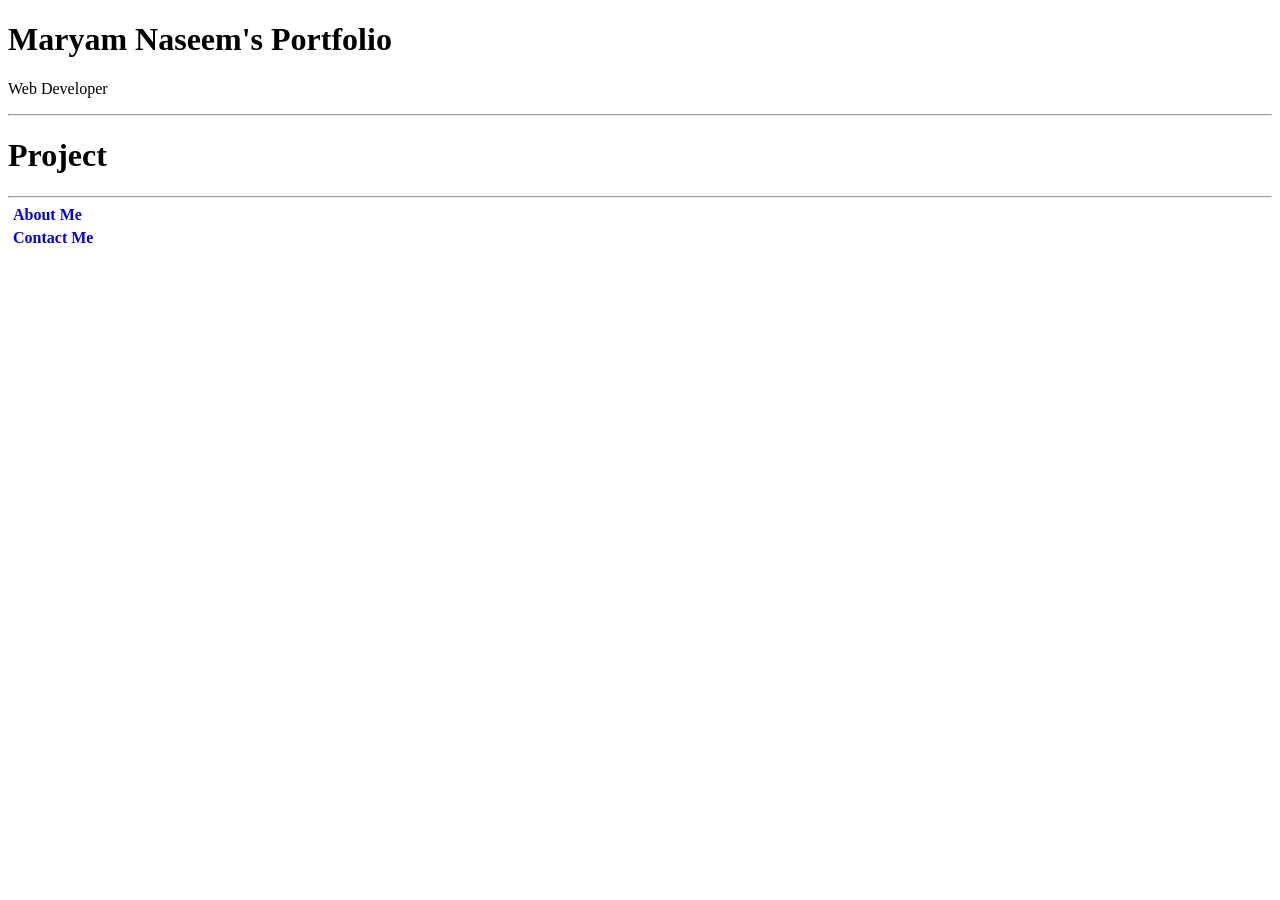
==== index.html @ a1537838 "Add files via upload" ====
<!-- TODO 2: Add Your previous projects' HTML into the public folder -->

<!-- TODO 3: Take screenshots of your project previews and add the images to the images folder -->

<!-- TODO 4: Add titles/subtitles etc. -->

<!-- TODO 5: Add a link to the project pages -->

<!-- TODO 6: Add images to show the project previews
HINT for TODO 6: You can use the height attribute set to 200 to make the image smaller:
https://developer.mozilla.org/en-US/docs/Web/HTML/Element/img#attr-height -->

<!-- TODO 7: Add the Contact Me and About Me page links -->
<!DOCTYPE html>
<html lang="en">
<head>
    <meta charset="UTF-8">
    <meta name="viewport" content="width=device-width, initial-scale=1.0">
    <title>My  Portfolio</title>
</head>
<style>
.set{
    display: flex;
    margin: 5px ;
    text-decoration: none;
    font-weight: bold;
}
.set:hover{
    color: rgb(7, 7, 95);
}
</style>
<body>
    <h1>Maryam Naseem's Portfolio</h1>
    <p>Web Developer</p>
    <hr>
    <p>
        <h1>Project</h1> 
    </p>
    <hr>
    <a class="set" href="./public/about.html">About Me</a>
    <a class="set" href="./public/contact.html">Contact Me</a>
</body>
</html>
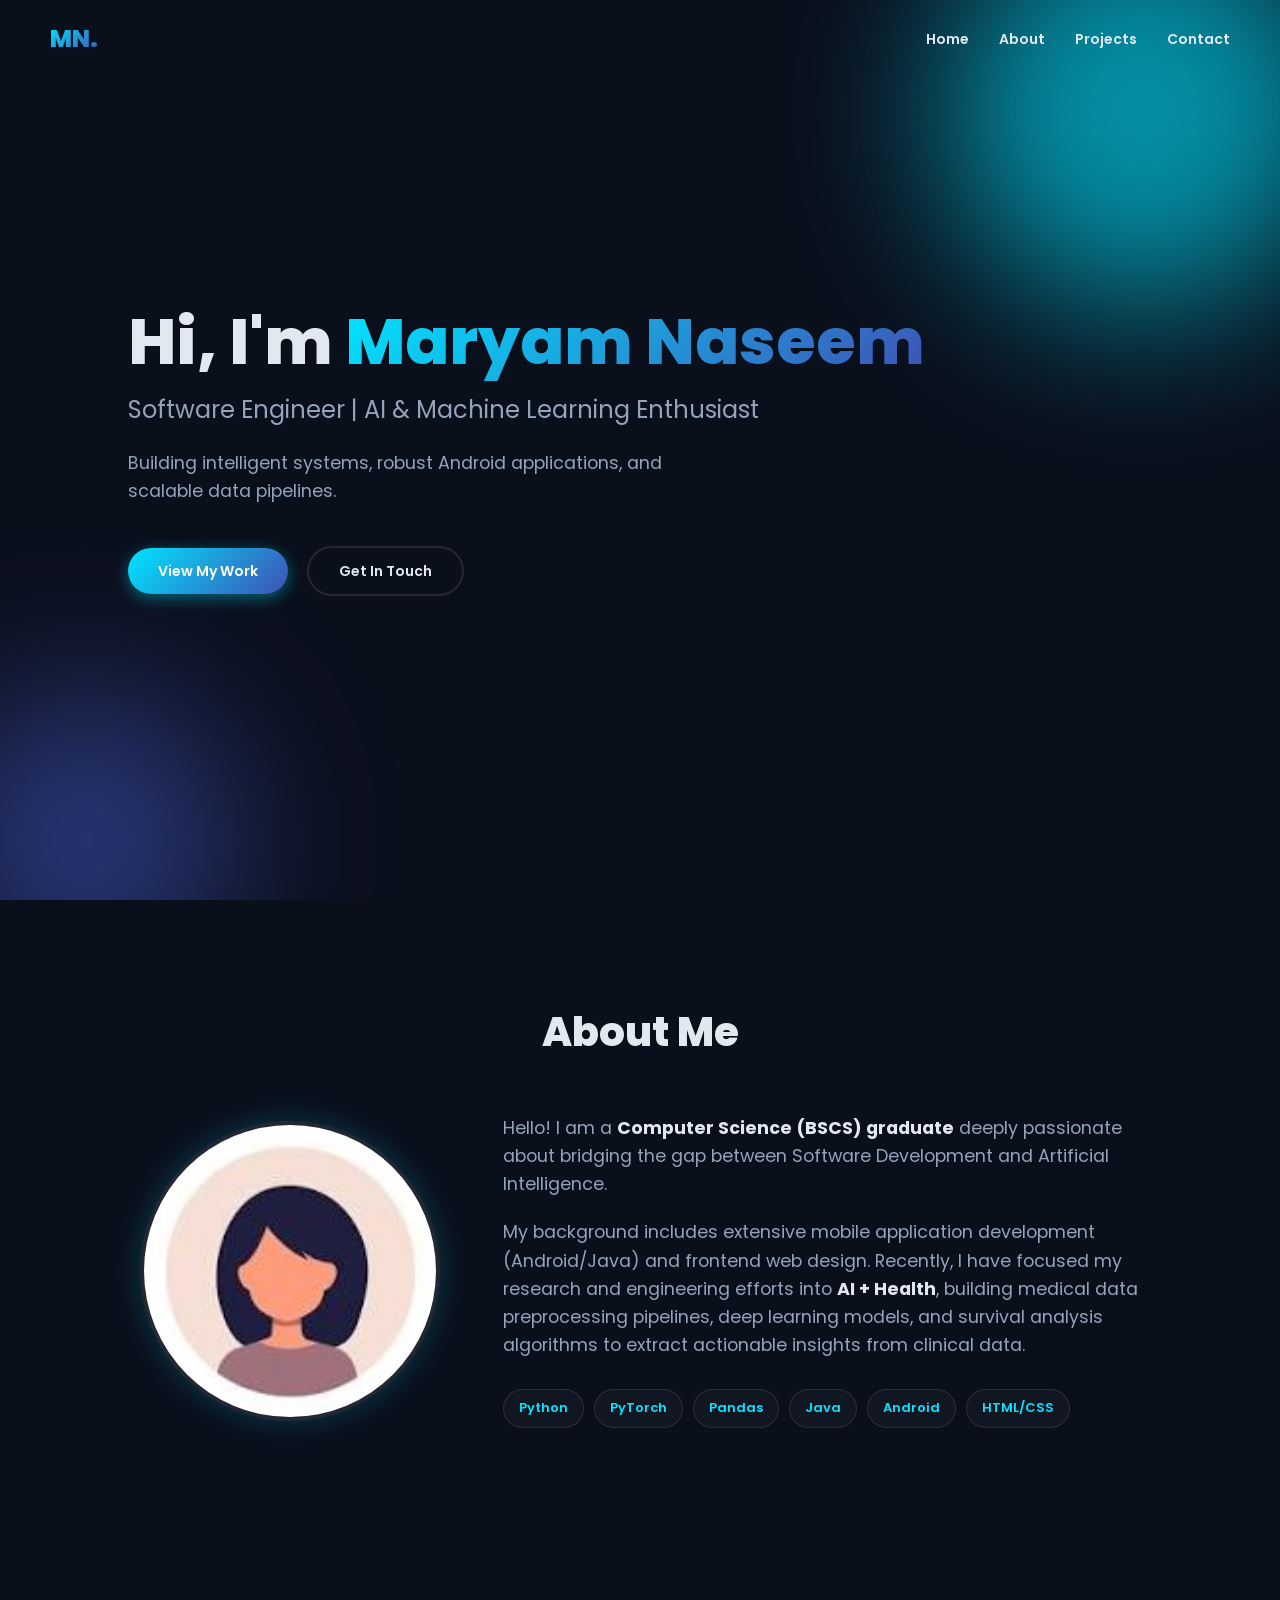
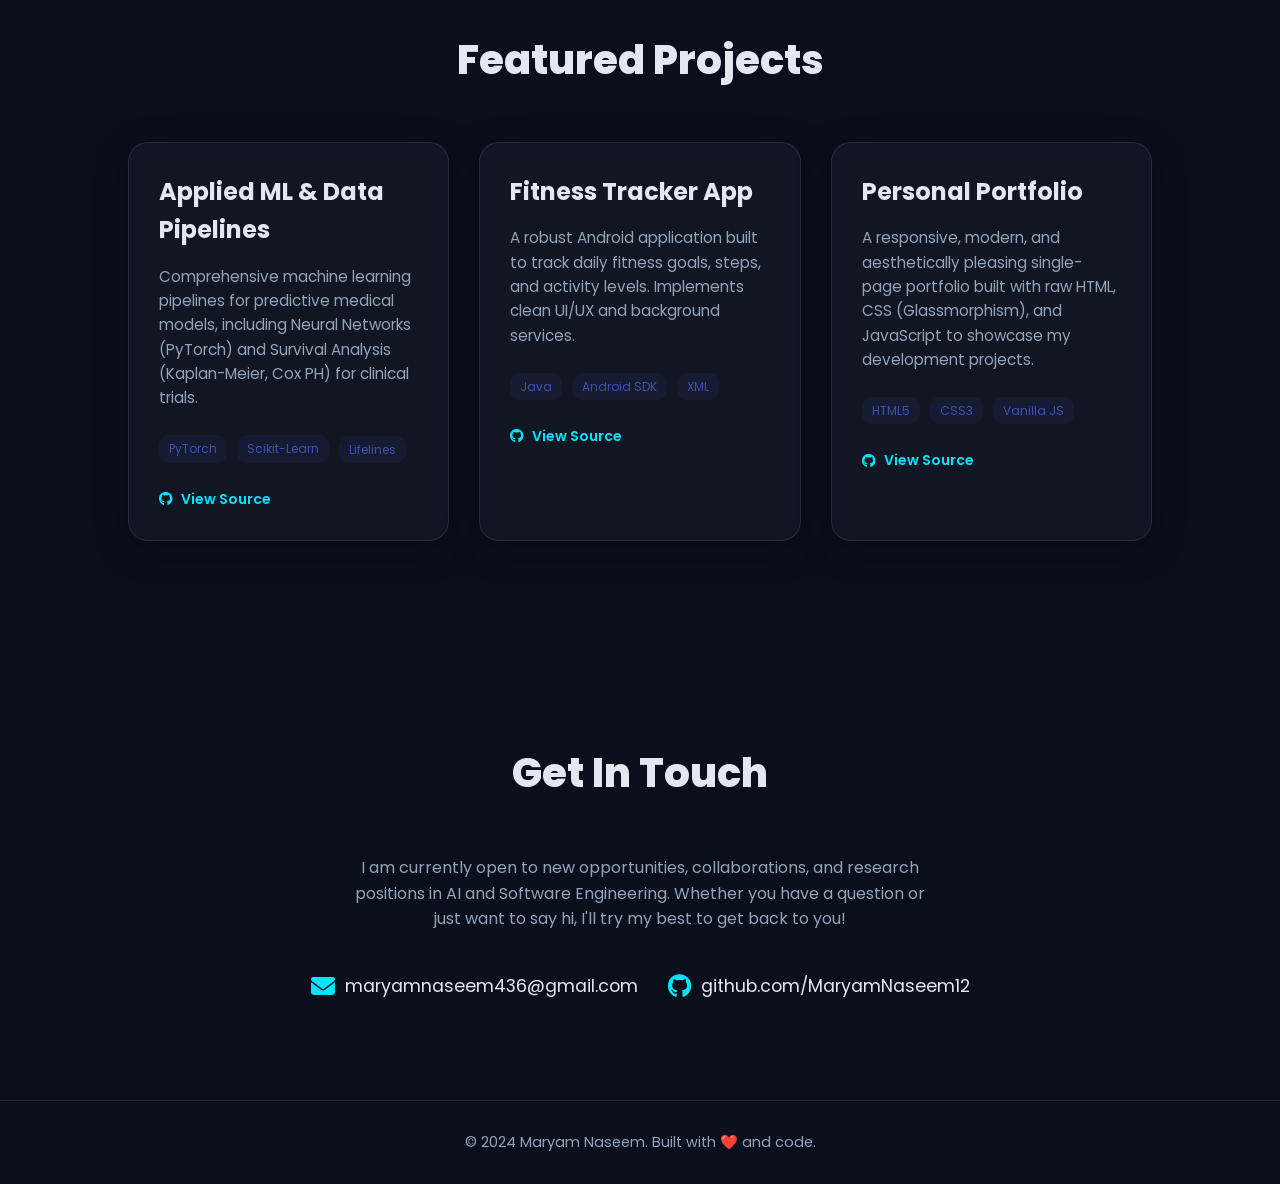
==== commit f6dd4578: "Redesign portfolio to modern Single-Page Application with dark mode and glassmorphism" ====
--- a/index.html
+++ b/index.html
@@ -1,45 +1,145 @@
-
-
-<!-- TODO 2: Add Your previous projects' HTML into the public folder -->
-
-<!-- TODO 3: Take screenshots of your project previews and add the images to the images folder -->
-
-<!-- TODO 4: Add titles/subtitles etc. -->
-
-<!-- TODO 5: Add a link to the project pages -->
-
-<!-- TODO 6: Add images to show the project previews
-HINT for TODO 6: You can use the height attribute set to 200 to make the image smaller:
-https://developer.mozilla.org/en-US/docs/Web/HTML/Element/img#attr-height -->
-
-<!-- TODO 7: Add the Contact Me and About Me page links -->
-<!DOCTYPE html>
-<html lang="en">
-<head>
-    <meta charset="UTF-8">
-    <meta name="viewport" content="width=device-width, initial-scale=1.0">
-    <title>My  Portfolio</title>
-</head>
-<style>
-.set{
-    display: flex;
-    margin: 5px ;
-    text-decoration: none;
-    font-weight: bold;
-}
-.set:hover{
-    color: rgb(7, 7, 95);
-}
-</style>
-<body>
-    <h1>Maryam Naseem's Portfolio</h1>
-    <p>Web Developer</p>
-    <hr>
-    <p>
-        <h1>Project</h1> 
-    </p>
-    <hr>
-    <a class="set" href="./public/about.html">About Me</a>
-    <a class="set" href="./public/contact.html">Contact Me</a>
-</body>
-</html>+<!DOCTYPE html>
+<html lang="en">
+<head>
+    <meta charset="UTF-8">
+    <meta name="viewport" content="width=device-width, initial-scale=1.0">
+    <title>Maryam Naseem | Software Engineer & AI Enthusiast</title>
+    <link rel="stylesheet" href="style.css">
+    <link href="https://fonts.googleapis.com/css2?family=Poppins:wght@300;400;600;800&display=swap" rel="stylesheet">
+    <link rel="stylesheet" href="https://cdnjs.cloudflare.com/ajax/libs/font-awesome/6.4.0/css/all.min.css">
+</head>
+<body>
+    <!-- Navigation -->
+    <nav class="navbar">
+        <div class="logo">MN.</div>
+        <ul class="nav-links">
+            <li><a href="#home">Home</a></li>
+            <li><a href="#about">About</a></li>
+            <li><a href="#projects">Projects</a></li>
+            <li><a href="#contact">Contact</a></li>
+        </ul>
+    </nav>
+
+    <!-- Hero Section -->
+    <section id="home" class="hero">
+        <div class="hero-content">
+            <h1 class="animate-text">Hi, I'm <span class="highlight">Maryam Naseem</span></h1>
+            <h2 class="subtitle">Software Engineer | AI & Machine Learning Enthusiast</h2>
+            <p>Building intelligent systems, robust Android applications, and scalable data pipelines.</p>
+            <div class="hero-buttons">
+                <a href="#projects" class="btn primary-btn">View My Work</a>
+                <a href="#contact" class="btn secondary-btn">Get In Touch</a>
+            </div>
+        </div>
+        <div class="hero-shapes">
+            <div class="shape shape-1"></div>
+            <div class="shape shape-2"></div>
+            <div class="shape shape-3"></div>
+        </div>
+    </section>
+
+    <!-- About Section -->
+    <section id="about" class="section">
+        <h2 class="section-title">About Me</h2>
+        <div class="about-container">
+            <div class="about-image">
+                <!-- Using a placeholder or her local asset if pushed -->
+                <img src="./assets/image/download.jpg" alt="Maryam Naseem" onerror="this.src='https://images.unsplash.com/photo-1498050108023-c5249f4df085?w=500&q=80'">
+            </div>
+            <div class="about-text">
+                <p>Hello! I am a <strong>Computer Science (BSCS) graduate</strong> deeply passionate about bridging the gap between Software Development and Artificial Intelligence.</p>
+                <p>My background includes extensive mobile application development (Android/Java) and frontend web design. Recently, I have focused my research and engineering efforts into <strong>AI + Health</strong>, building medical data preprocessing pipelines, deep learning models, and survival analysis algorithms to extract actionable insights from clinical data.</p>
+                
+                <div class="skills">
+                    <span class="skill-tag">Python</span>
+                    <span class="skill-tag">PyTorch</span>
+                    <span class="skill-tag">Pandas</span>
+                    <span class="skill-tag">Java</span>
+                    <span class="skill-tag">Android</span>
+                    <span class="skill-tag">HTML/CSS</span>
+                </div>
+            </div>
+        </div>
+    </section>
+
+    <!-- Projects Section -->
+    <section id="projects" class="section">
+        <h2 class="section-title">Featured Projects</h2>
+        <div class="projects-grid">
+            <!-- Project 1 -->
+            <div class="project-card">
+                <div class="project-content">
+                    <h3>Applied ML & Data Pipelines</h3>
+                    <p>Comprehensive machine learning pipelines for predictive medical models, including Neural Networks (PyTorch) and Survival Analysis (Kaplan-Meier, Cox PH) for clinical trials.</p>
+                    <div class="project-tags">
+                        <span>PyTorch</span>
+                        <span>Scikit-Learn</span>
+                        <span>Lifelines</span>
+                    </div>
+                    <a href="https://github.com/MaryamNaseem12/Applied-Machine-Learning-Data-Pipelines" target="_blank" class="project-link"><i class="fab fa-github"></i> View Source</a>
+                </div>
+            </div>
+            
+            <!-- Project 2 -->
+            <div class="project-card">
+                <div class="project-content">
+                    <h3>Fitness Tracker App</h3>
+                    <p>A robust Android application built to track daily fitness goals, steps, and activity levels. Implements clean UI/UX and background services.</p>
+                    <div class="project-tags">
+                        <span>Java</span>
+                        <span>Android SDK</span>
+                        <span>XML</span>
+                    </div>
+                    <a href="https://github.com/MaryamNaseem12/Fitness-Tracker-App" target="_blank" class="project-link"><i class="fab fa-github"></i> View Source</a>
+                </div>
+            </div>
+            
+            <!-- Project 3 -->
+            <div class="project-card">
+                <div class="project-content">
+                    <h3>Personal Portfolio</h3>
+                    <p>A responsive, modern, and aesthetically pleasing single-page portfolio built with raw HTML, CSS (Glassmorphism), and JavaScript to showcase my development projects.</p>
+                    <div class="project-tags">
+                        <span>HTML5</span>
+                        <span>CSS3</span>
+                        <span>Vanilla JS</span>
+                    </div>
+                    <a href="https://github.com/MaryamNaseem12/my-portfolio" target="_blank" class="project-link"><i class="fab fa-github"></i> View Source</a>
+                </div>
+            </div>
+        </div>
+    </section>
+
+    <!-- Contact Section -->
+    <section id="contact" class="section">
+        <h2 class="section-title">Get In Touch</h2>
+        <div class="contact-container">
+            <p>I am currently open to new opportunities, collaborations, and research positions in AI and Software Engineering. Whether you have a question or just want to say hi, I'll try my best to get back to you!</p>
+            <div class="contact-links">
+                <a href="mailto:maryamnaseem436@gmail.com" class="contact-item">
+                    <i class="fas fa-envelope"></i> maryamnaseem436@gmail.com
+                </a>
+                <a href="https://github.com/MaryamNaseem12" target="_blank" class="contact-item">
+                    <i class="fab fa-github"></i> github.com/MaryamNaseem12
+                </a>
+            </div>
+        </div>
+    </section>
+
+    <footer>
+        <p>&copy; 2024 Maryam Naseem. Built with ❤️ and code.</p>
+    </footer>
+
+    <script>
+        // Simple smooth scroll and navbar effect
+        window.addEventListener('scroll', () => {
+            const nav = document.querySelector('.navbar');
+            if (window.scrollY > 50) {
+                nav.classList.add('scrolled');
+            } else {
+                nav.classList.remove('scrolled');
+            }
+        });
+    </script>
+</body>
+</html>
--- a/style.css
+++ b/style.css
@@ -0,0 +1,379 @@
+/* CSS Variables for Dark Theme & Accents */
+:root {
+    --bg-color: #0a0f1c;
+    --card-bg: rgba(255, 255, 255, 0.03);
+    --text-color: #e2e8f0;
+    --text-muted: #94a3b8;
+    --primary: #00e5ff;
+    --secondary: #3f51b5;
+    --gradient: linear-gradient(135deg, var(--primary), var(--secondary));
+    --glass-border: rgba(255, 255, 255, 0.1);
+    --glass-shadow: 0 8px 32px 0 rgba(0, 0, 0, 0.37);
+}
+
+* {
+    margin: 0;
+    padding: 0;
+    box-sizing: border-box;
+}
+
+html {
+    scroll-behavior: smooth;
+}
+
+body {
+    font-family: 'Poppins', sans-serif;
+    background-color: var(--bg-color);
+    color: var(--text-color);
+    line-height: 1.6;
+    overflow-x: hidden;
+}
+
+/* Glassmorphism Navigation */
+.navbar {
+    position: fixed;
+    top: 0;
+    width: 100%;
+    display: flex;
+    justify-content: space-between;
+    align-items: center;
+    padding: 20px 50px;
+    z-index: 1000;
+    transition: 0.4s ease;
+}
+
+.navbar.scrolled {
+    background: rgba(10, 15, 28, 0.8);
+    backdrop-filter: blur(10px);
+    -webkit-backdrop-filter: blur(10px);
+    border-bottom: 1px solid var(--glass-border);
+    padding: 15px 50px;
+}
+
+.logo {
+    font-size: 24px;
+    font-weight: 800;
+    background: var(--gradient);
+    -webkit-background-clip: text;
+    -webkit-text-fill-color: transparent;
+}
+
+.nav-links {
+    display: flex;
+    list-style: none;
+    gap: 30px;
+}
+
+.nav-links a {
+    color: var(--text-color);
+    text-decoration: none;
+    font-weight: 600;
+    font-size: 14px;
+    transition: 0.3s;
+}
+
+.nav-links a:hover {
+    color: var(--primary);
+}
+
+/* Hero Section */
+.hero {
+    height: 100vh;
+    display: flex;
+    align-items: center;
+    padding: 0 10%;
+    position: relative;
+    overflow: hidden;
+}
+
+.hero-content {
+    z-index: 2;
+    max-width: 800px;
+}
+
+.animate-text {
+    font-size: 4rem;
+    font-weight: 800;
+    margin-bottom: 10px;
+    line-height: 1.2;
+}
+
+.highlight {
+    background: var(--gradient);
+    -webkit-background-clip: text;
+    -webkit-text-fill-color: transparent;
+}
+
+.subtitle {
+    font-size: 1.5rem;
+    color: var(--text-muted);
+    font-weight: 400;
+    margin-bottom: 20px;
+}
+
+.hero p {
+    font-size: 1.1rem;
+    color: var(--text-muted);
+    margin-bottom: 40px;
+    max-width: 600px;
+}
+
+.btn {
+    display: inline-block;
+    padding: 12px 30px;
+    border-radius: 30px;
+    text-decoration: none;
+    font-weight: 600;
+    transition: 0.3s;
+    font-size: 14px;
+    margin-right: 15px;
+}
+
+.primary-btn {
+    background: var(--gradient);
+    color: #fff;
+    box-shadow: 0 4px 15px rgba(0, 229, 255, 0.4);
+}
+
+.primary-btn:hover {
+    transform: translateY(-3px);
+    box-shadow: 0 6px 20px rgba(0, 229, 255, 0.6);
+}
+
+.secondary-btn {
+    background: transparent;
+    color: var(--text-color);
+    border: 2px solid var(--glass-border);
+}
+
+.secondary-btn:hover {
+    border-color: var(--primary);
+    color: var(--primary);
+}
+
+/* Hero Background Shapes */
+.hero-shapes .shape {
+    position: absolute;
+    border-radius: 50%;
+    filter: blur(80px);
+    z-index: 1;
+    opacity: 0.6;
+}
+
+.shape-1 {
+    top: -10%;
+    right: -5%;
+    width: 400px;
+    height: 400px;
+    background: var(--primary);
+}
+
+.shape-2 {
+    bottom: -10%;
+    left: -5%;
+    width: 300px;
+    height: 300px;
+    background: var(--secondary);
+}
+
+/* General Sections */
+.section {
+    padding: 100px 10%;
+}
+
+.section-title {
+    font-size: 2.5rem;
+    font-weight: 800;
+    margin-bottom: 50px;
+    text-align: center;
+}
+
+/* About Section */
+.about-container {
+    display: flex;
+    gap: 50px;
+    align-items: center;
+}
+
+.about-image {
+    flex: 1;
+    display: flex;
+    justify-content: center;
+}
+
+.about-image img {
+    width: 300px;
+    height: 300px;
+    object-fit: cover;
+    border-radius: 50%;
+    border: 4px solid var(--glass-border);
+    box-shadow: 0 0 30px rgba(0, 229, 255, 0.2);
+}
+
+.about-text {
+    flex: 2;
+}
+
+.about-text p {
+    color: var(--text-muted);
+    font-size: 1.1rem;
+    margin-bottom: 20px;
+}
+
+.about-text strong {
+    color: var(--text-color);
+}
+
+.skills {
+    display: flex;
+    flex-wrap: wrap;
+    gap: 10px;
+    margin-top: 30px;
+}
+
+.skill-tag {
+    background: var(--card-bg);
+    border: 1px solid var(--glass-border);
+    padding: 8px 15px;
+    border-radius: 20px;
+    font-size: 13px;
+    font-weight: 600;
+    color: var(--primary);
+    transition: 0.3s;
+}
+
+.skill-tag:hover {
+    background: rgba(0, 229, 255, 0.1);
+    transform: translateY(-2px);
+}
+
+/* Projects Section */
+.projects-grid {
+    display: grid;
+    grid-template-columns: repeat(auto-fit, minmax(300px, 1fr));
+    gap: 30px;
+}
+
+.project-card {
+    background: var(--card-bg);
+    backdrop-filter: blur(10px);
+    border: 1px solid var(--glass-border);
+    border-radius: 20px;
+    padding: 30px;
+    transition: 0.4s ease;
+    box-shadow: var(--glass-shadow);
+}
+
+.project-card:hover {
+    transform: translateY(-10px);
+    border-color: rgba(0, 229, 255, 0.5);
+    box-shadow: 0 10px 40px rgba(0, 229, 255, 0.1);
+}
+
+.project-content h3 {
+    font-size: 1.5rem;
+    margin-bottom: 15px;
+    color: var(--text-color);
+}
+
+.project-content p {
+    color: var(--text-muted);
+    font-size: 0.95rem;
+    margin-bottom: 25px;
+}
+
+.project-tags {
+    display: flex;
+    gap: 10px;
+    margin-bottom: 25px;
+    flex-wrap: wrap;
+}
+
+.project-tags span {
+    font-size: 12px;
+    color: var(--secondary);
+    background: rgba(63, 81, 181, 0.1);
+    padding: 4px 10px;
+    border-radius: 10px;
+}
+
+.project-link {
+    color: var(--primary);
+    text-decoration: none;
+    font-weight: 600;
+    font-size: 14px;
+    display: flex;
+    align-items: center;
+    gap: 8px;
+    transition: 0.3s;
+}
+
+.project-link:hover {
+    color: #fff;
+}
+
+/* Contact Section */
+.contact-container {
+    text-align: center;
+    max-width: 600px;
+    margin: 0 auto;
+}
+
+.contact-container p {
+    color: var(--text-muted);
+    margin-bottom: 40px;
+}
+
+.contact-links {
+    display: flex;
+    justify-content: center;
+    gap: 30px;
+}
+
+.contact-item {
+    display: flex;
+    align-items: center;
+    gap: 10px;
+    color: var(--text-color);
+    text-decoration: none;
+    font-size: 1.1rem;
+    transition: 0.3s;
+}
+
+.contact-item i {
+    font-size: 1.5rem;
+    color: var(--primary);
+}
+
+.contact-item:hover {
+    color: var(--primary);
+}
+
+/* Footer */
+footer {
+    text-align: center;
+    padding: 30px;
+    border-top: 1px solid var(--glass-border);
+    color: var(--text-muted);
+    font-size: 0.9rem;
+}
+
+/* Responsive */
+@media (max-width: 768px) {
+    .animate-text {
+        font-size: 2.5rem;
+    }
+    .about-container {
+        flex-direction: column;
+        text-align: center;
+    }
+    .about-image {
+        margin-bottom: 30px;
+    }
+    .nav-links {
+        display: none; /* Mobile menu requires JS, keeping it simple for now */
+    }
+    .contact-links {
+        flex-direction: column;
+    }
+}
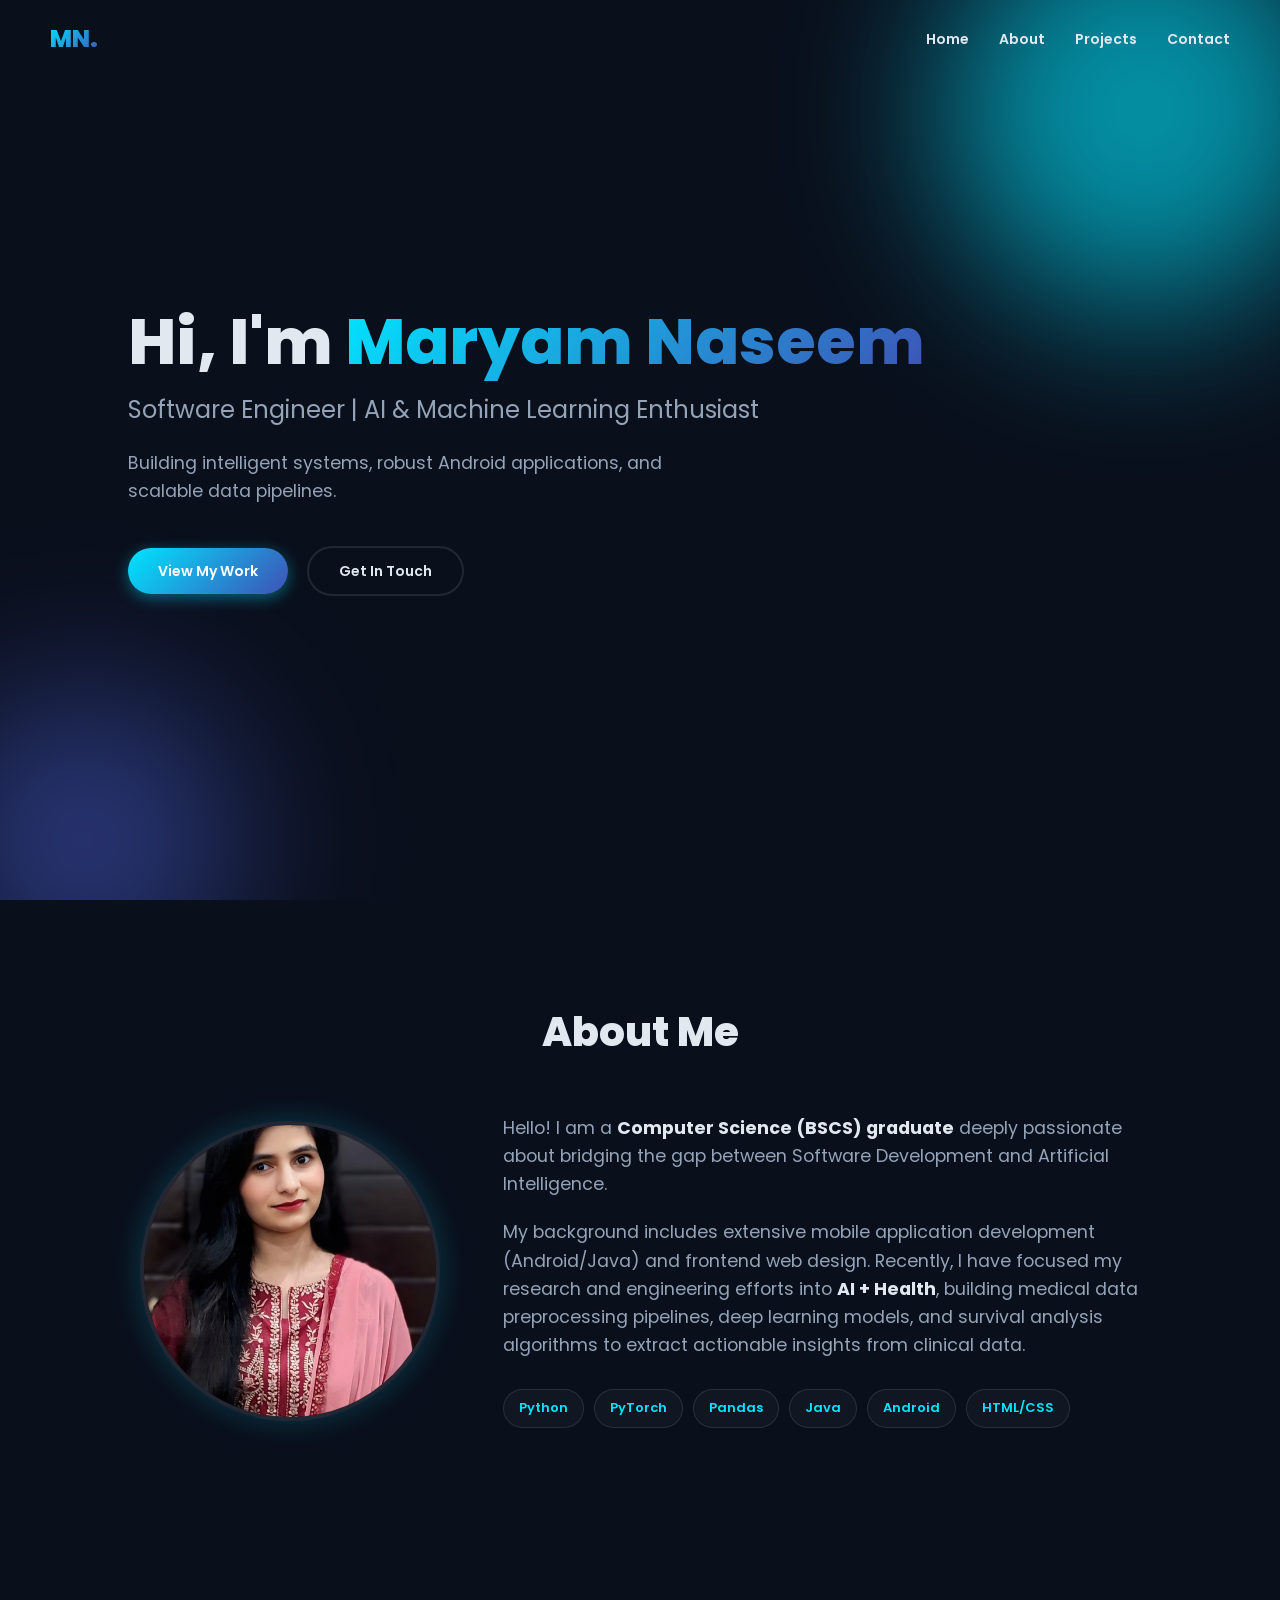
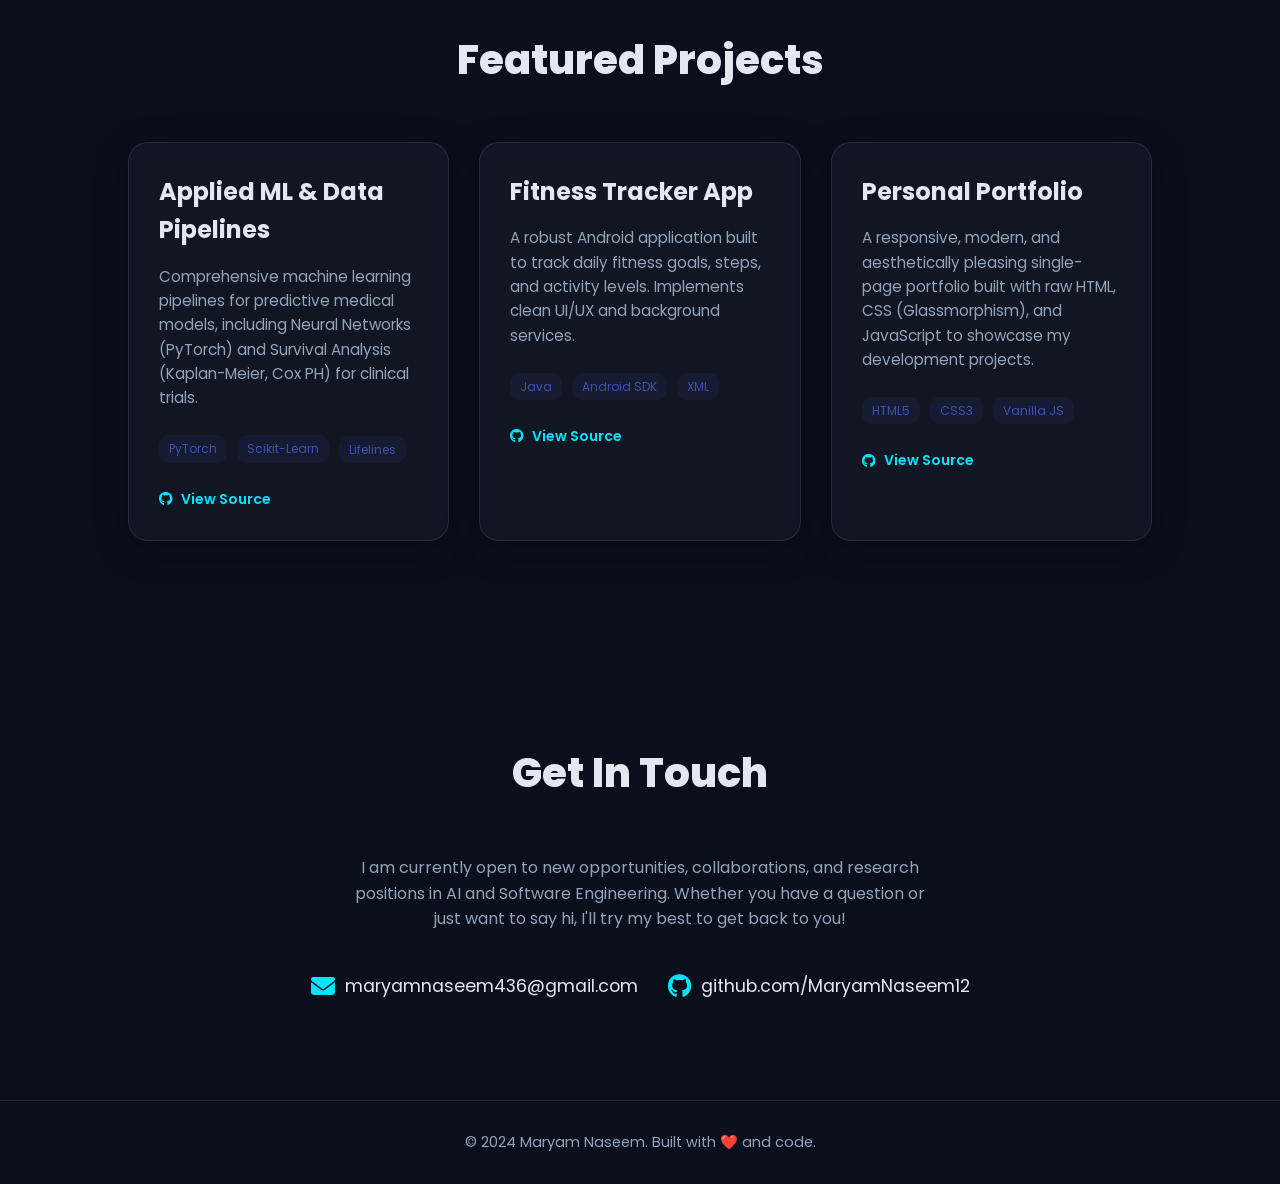
==== commit f8b76e3f: "Update profile picture to perfectly optimized square maryam.jpeg" ====
--- a/index.html
+++ b/index.html
@@ -44,7 +44,7 @@
         <div class="about-container">
             <div class="about-image">
                 <!-- Using a placeholder or her local asset if pushed -->
-                <img src="./assets/image/download.jpg" alt="Maryam Naseem" onerror="this.src='https://images.unsplash.com/photo-1498050108023-c5249f4df085?w=500&q=80'">
+                <img src="./assets/image/maryam.jpeg" alt="Maryam Naseem" onerror="this.src='https://images.unsplash.com/photo-1498050108023-c5249f4df085?w=500&q=80'">
             </div>
             <div class="about-text">
                 <p>Hello! I am a <strong>Computer Science (BSCS) graduate</strong> deeply passionate about bridging the gap between Software Development and Artificial Intelligence.</p>
